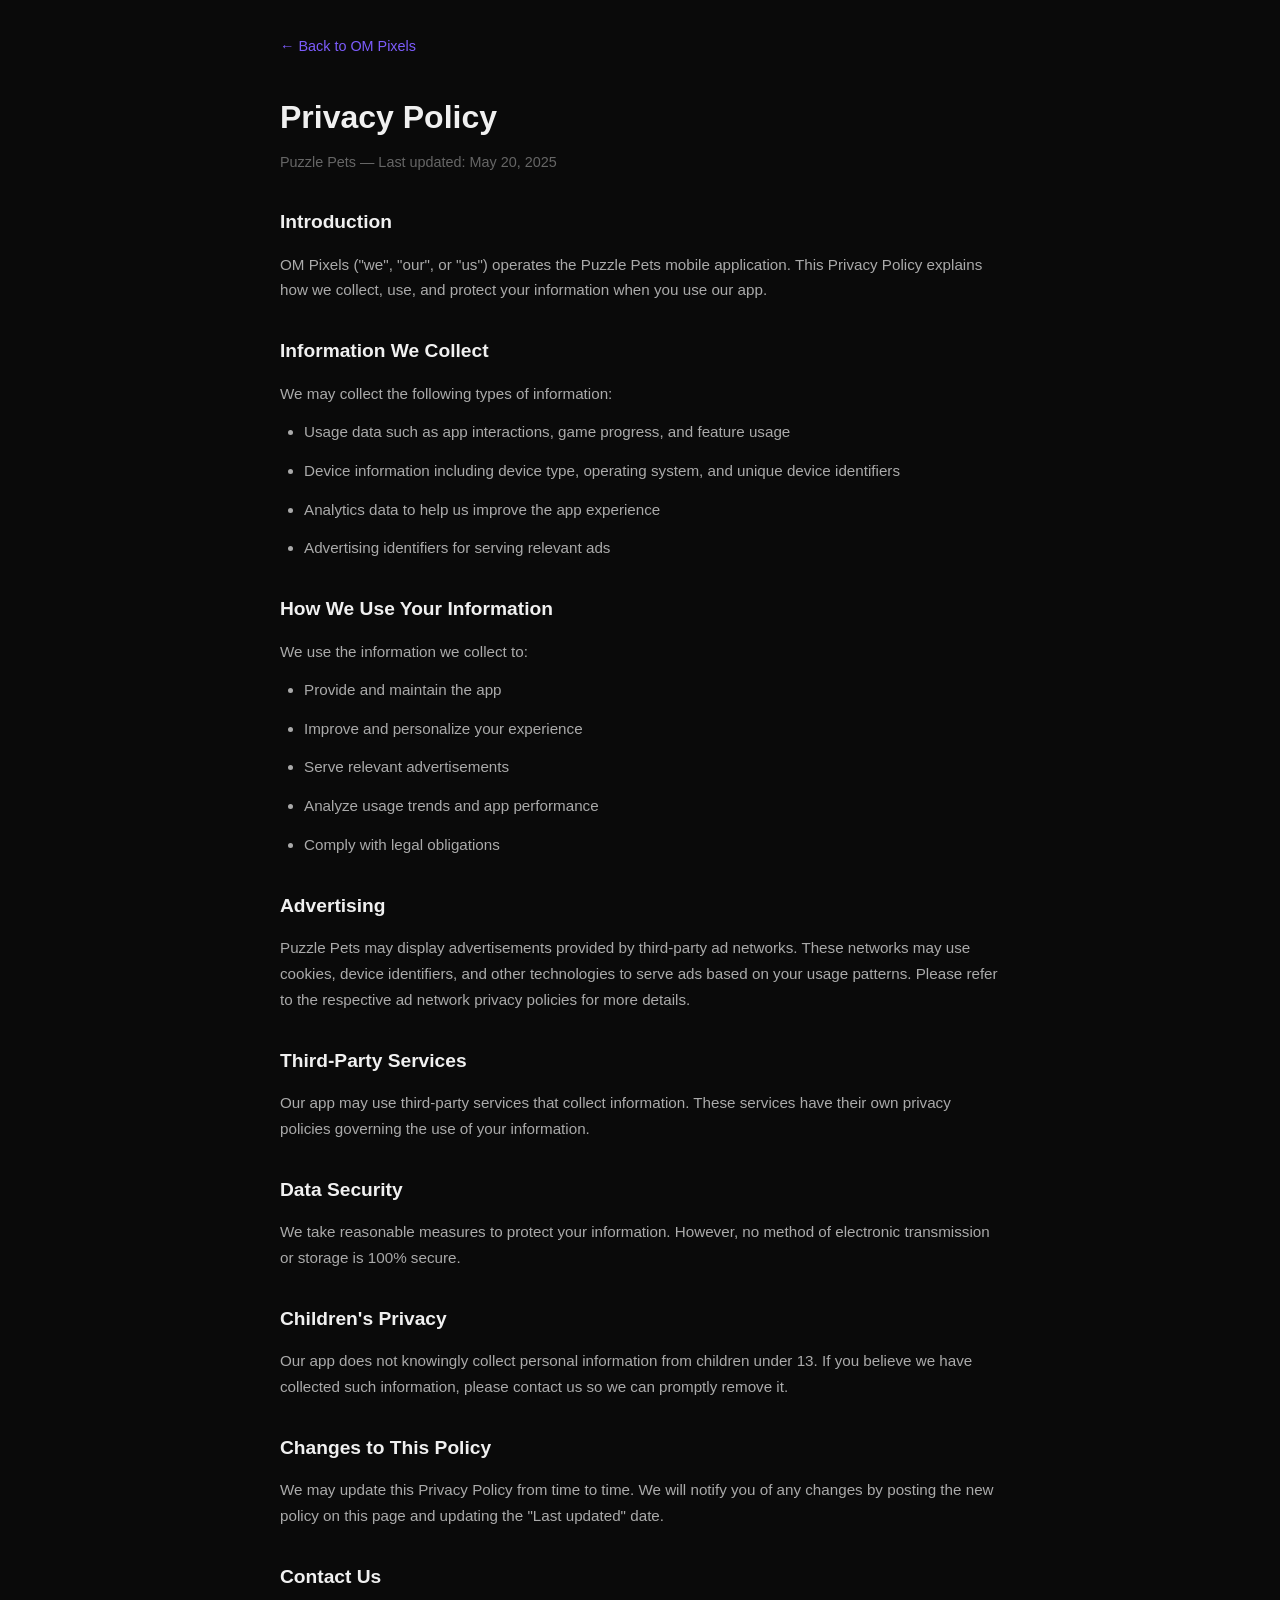
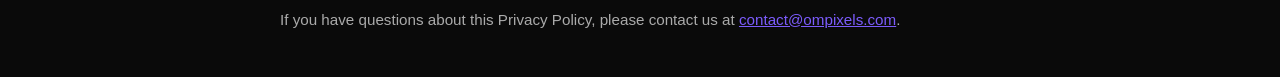
==== puzzle-pets/privacy.html @ e4746378 "Initial OM Pixels website" ====
<!DOCTYPE html>
<html lang="en">
<head>
    <meta charset="UTF-8">
    <meta name="viewport" content="width=device-width, initial-scale=1.0">
    <title>Puzzle Pets - Privacy Policy | OM Pixels</title>
    <style>
        * { margin: 0; padding: 0; box-sizing: border-box; }
        body {
            font-family: -apple-system, BlinkMacSystemFont, 'Segoe UI', Roboto, Helvetica, Arial, sans-serif;
            background: #0a0a0a;
            color: #d0d0d0;
            min-height: 100vh;
            padding: 2rem;
            line-height: 1.7;
        }
        .container { max-width: 720px; margin: 0 auto; }
        .back { color: #7c5cfc; text-decoration: none; font-size: 0.9rem; display: inline-block; margin-bottom: 2rem; }
        .back:hover { text-decoration: underline; }
        h1 { font-size: 2rem; font-weight: 700; color: #f0f0f0; margin-bottom: 0.3rem; }
        .subtitle { color: #666; margin-bottom: 2rem; font-size: 0.9rem; }
        h2 { font-size: 1.2rem; color: #f0f0f0; margin: 2rem 0 0.8rem; }
        p, li { color: #aaa; font-size: 0.95rem; margin-bottom: 0.8rem; }
        ul { padding-left: 1.5rem; }
        a { color: #7c5cfc; }
    </style>
</head>
<body>
    <div class="container">
        <a href="../index.html" class="back">&larr; Back to OM Pixels</a>
        <h1>Privacy Policy</h1>
        <p class="subtitle">Puzzle Pets &mdash; Last updated: May 20, 2025</p>

        <h2>Introduction</h2>
        <p>OM Pixels ("we", "our", or "us") operates the Puzzle Pets mobile application. This Privacy Policy explains how we collect, use, and protect your information when you use our app.</p>

        <h2>Information We Collect</h2>
        <p>We may collect the following types of information:</p>
        <ul>
            <li>Usage data such as app interactions, game progress, and feature usage</li>
            <li>Device information including device type, operating system, and unique device identifiers</li>
            <li>Analytics data to help us improve the app experience</li>
            <li>Advertising identifiers for serving relevant ads</li>
        </ul>

        <h2>How We Use Your Information</h2>
        <p>We use the information we collect to:</p>
        <ul>
            <li>Provide and maintain the app</li>
            <li>Improve and personalize your experience</li>
            <li>Serve relevant advertisements</li>
            <li>Analyze usage trends and app performance</li>
            <li>Comply with legal obligations</li>
        </ul>

        <h2>Advertising</h2>
        <p>Puzzle Pets may display advertisements provided by third-party ad networks. These networks may use cookies, device identifiers, and other technologies to serve ads based on your usage patterns. Please refer to the respective ad network privacy policies for more details.</p>

        <h2>Third-Party Services</h2>
        <p>Our app may use third-party services that collect information. These services have their own privacy policies governing the use of your information.</p>

        <h2>Data Security</h2>
        <p>We take reasonable measures to protect your information. However, no method of electronic transmission or storage is 100% secure.</p>

        <h2>Children's Privacy</h2>
        <p>Our app does not knowingly collect personal information from children under 13. If you believe we have collected such information, please contact us so we can promptly remove it.</p>

        <h2>Changes to This Policy</h2>
        <p>We may update this Privacy Policy from time to time. We will notify you of any changes by posting the new policy on this page and updating the "Last updated" date.</p>

        <h2>Contact Us</h2>
        <p>If you have questions about this Privacy Policy, please contact us at <a href="mailto:contact@ompixels.com">contact@ompixels.com</a>.</p>
    </div>
</body>
</html>
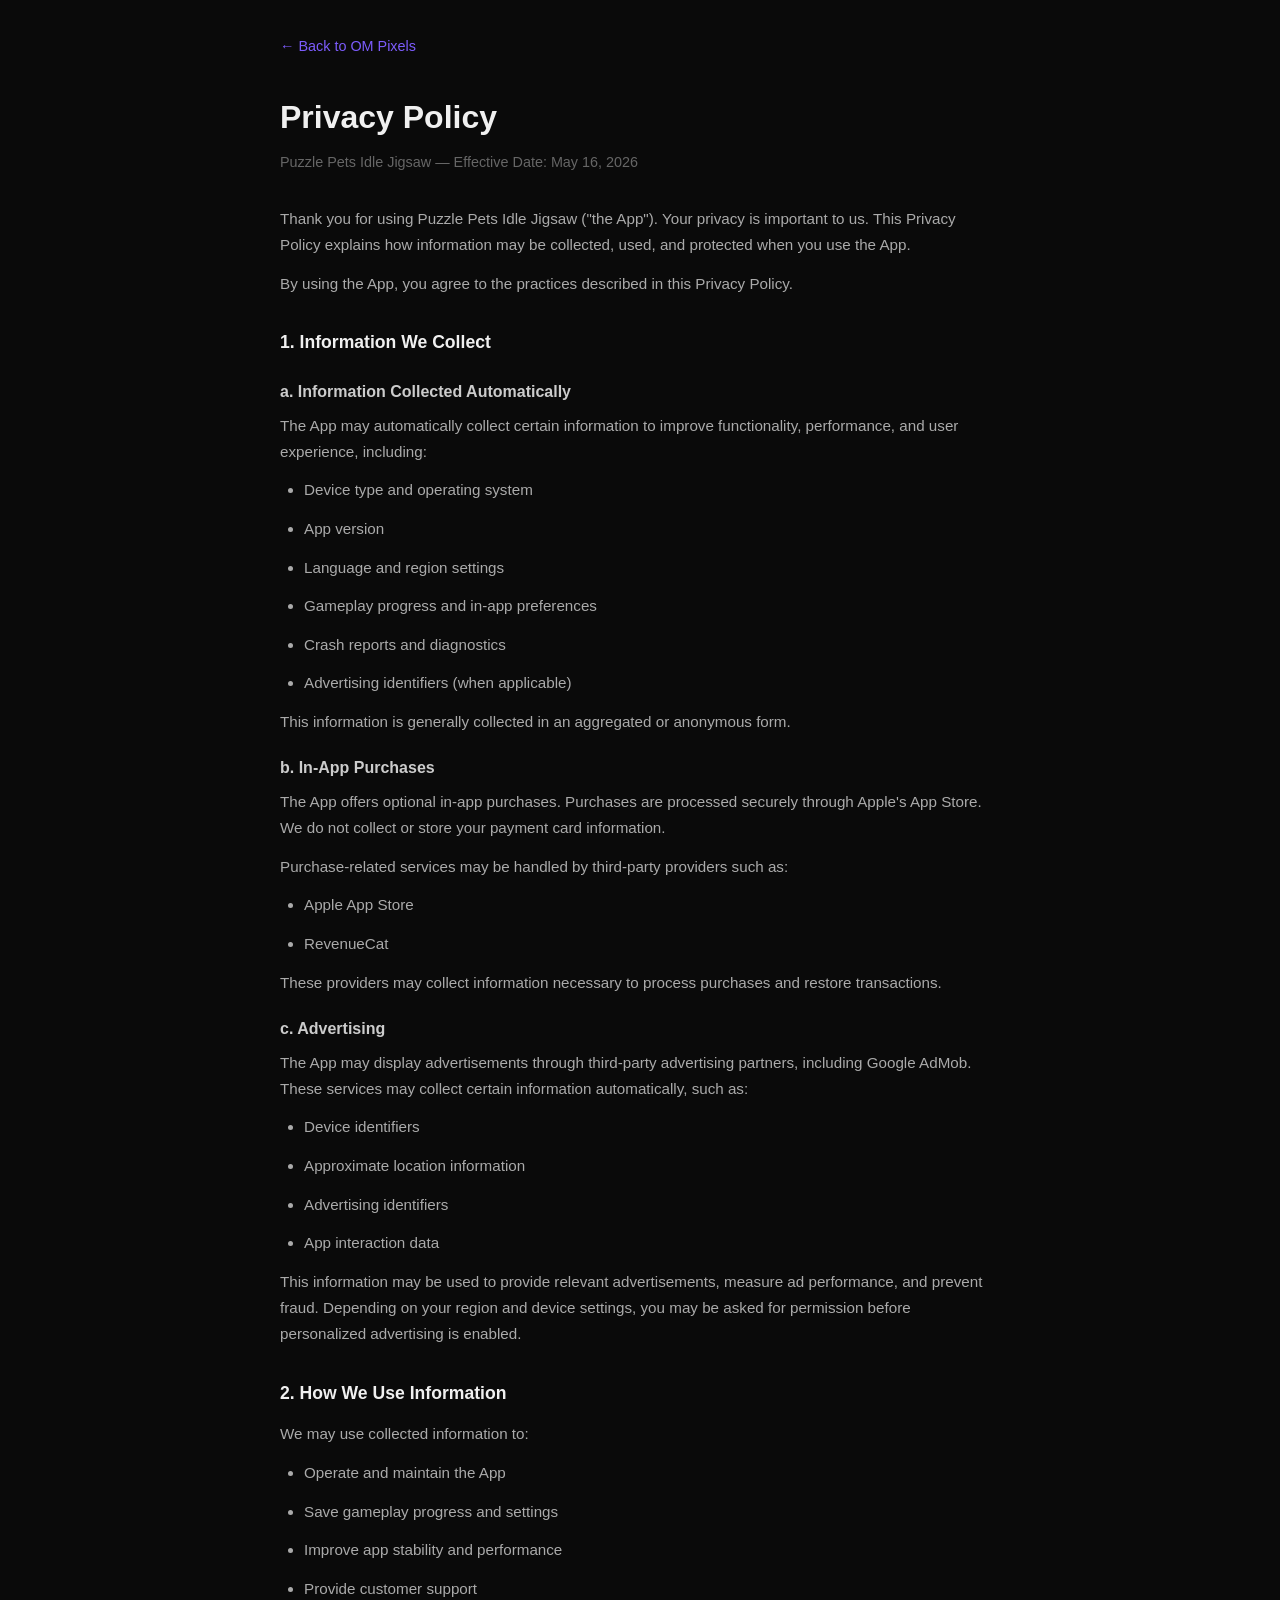
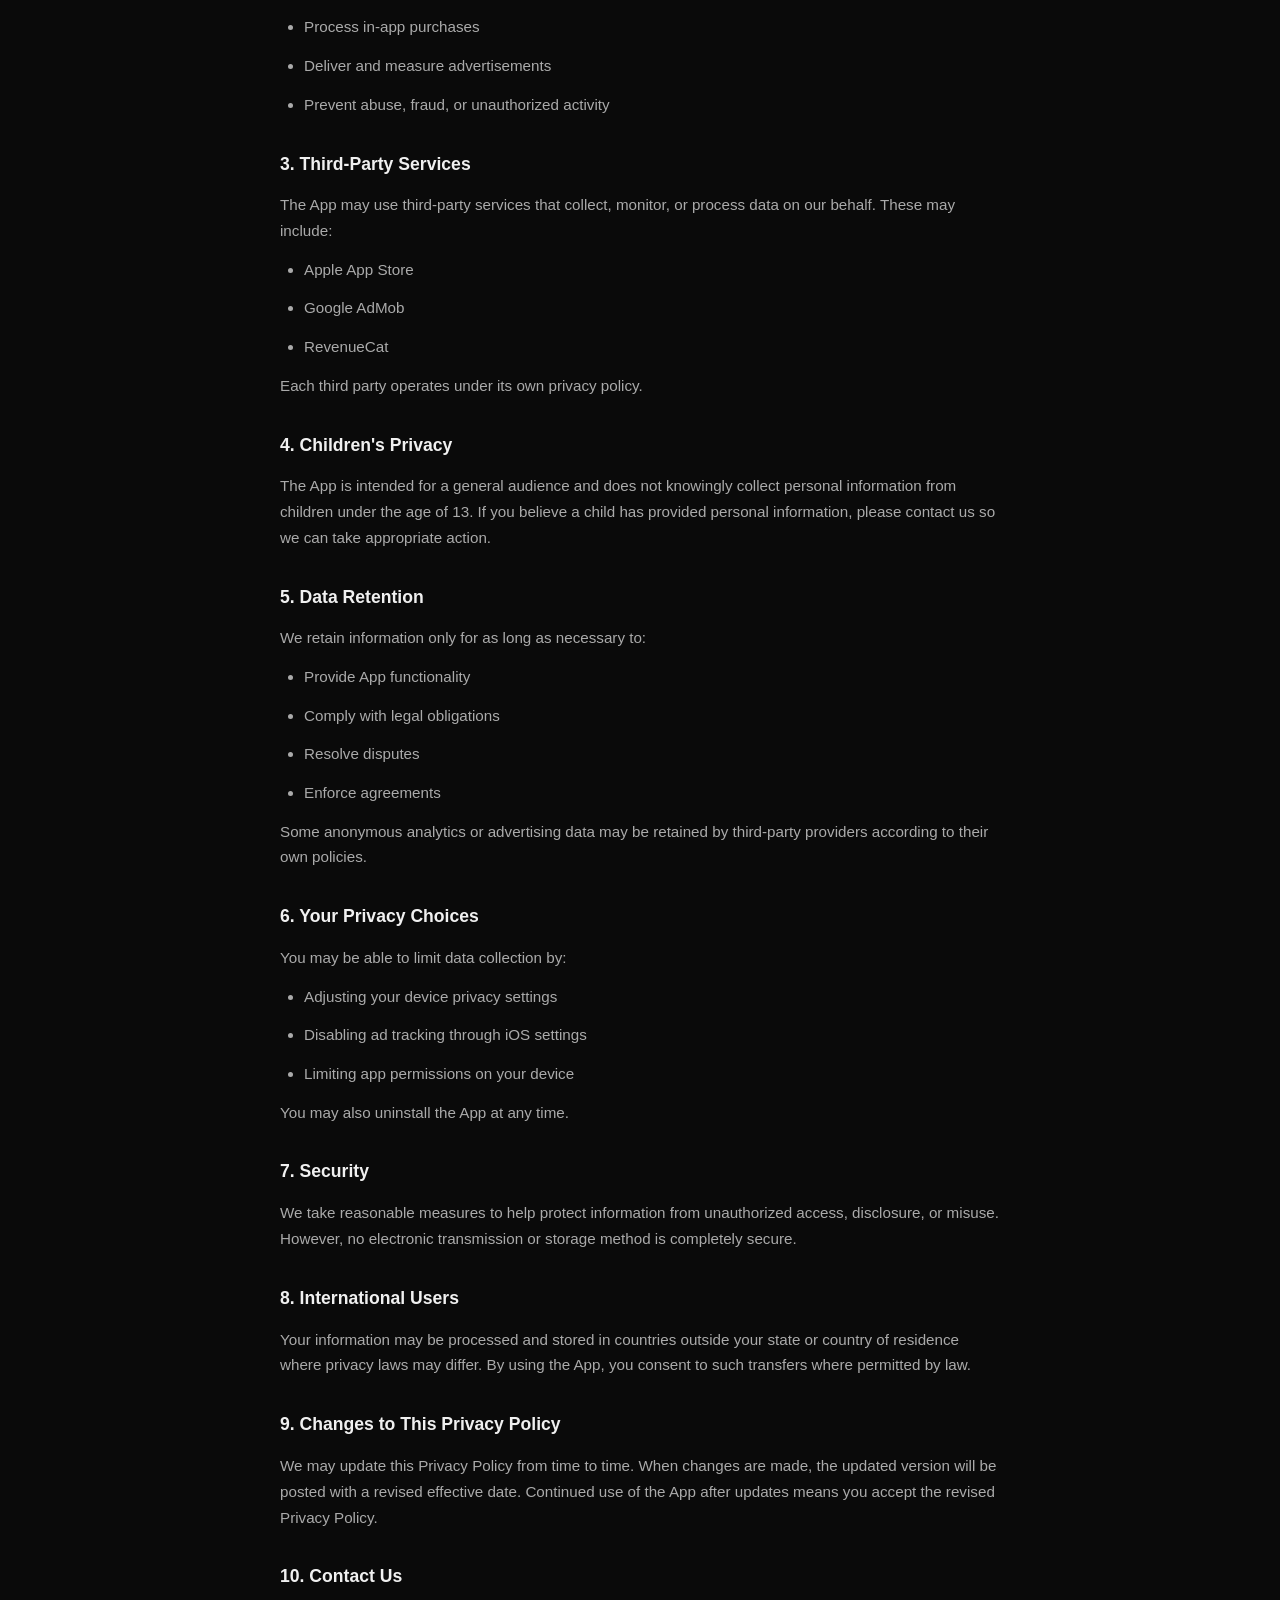
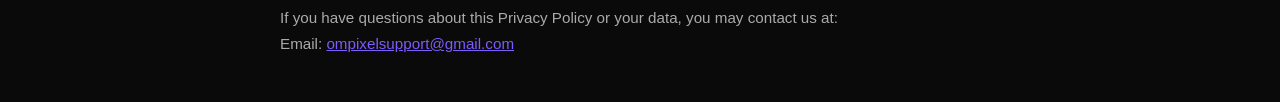
==== commit a9f6214f: "Update Puzzle Pets privacy policy" ====
--- a/puzzle-pets/privacy.html
+++ b/puzzle-pets/privacy.html
@@ -19,9 +19,10 @@
         .back:hover { text-decoration: underline; }
         h1 { font-size: 2rem; font-weight: 700; color: #f0f0f0; margin-bottom: 0.3rem; }
         .subtitle { color: #666; margin-bottom: 2rem; font-size: 0.9rem; }
-        h2 { font-size: 1.2rem; color: #f0f0f0; margin: 2rem 0 0.8rem; }
+        h2 { font-size: 1.1rem; color: #f0f0f0; margin: 2rem 0 0.8rem; }
+        h3 { font-size: 1rem; color: #ccc; margin: 1.2rem 0 0.5rem; }
         p, li { color: #aaa; font-size: 0.95rem; margin-bottom: 0.8rem; }
-        ul { padding-left: 1.5rem; }
+        ul { padding-left: 1.5rem; margin-bottom: 0.8rem; }
         a { color: #7c5cfc; }
     </style>
 </head>
@@ -29,47 +30,99 @@
     <div class="container">
         <a href="../index.html" class="back">&larr; Back to OM Pixels</a>
         <h1>Privacy Policy</h1>
-        <p class="subtitle">Puzzle Pets &mdash; Last updated: May 20, 2025</p>
+        <p class="subtitle">Puzzle Pets Idle Jigsaw &mdash; Effective Date: May 16, 2026</p>
 
-        <h2>Introduction</h2>
-        <p>OM Pixels ("we", "our", or "us") operates the Puzzle Pets mobile application. This Privacy Policy explains how we collect, use, and protect your information when you use our app.</p>
+        <p>Thank you for using Puzzle Pets Idle Jigsaw ("the App"). Your privacy is important to us. This Privacy Policy explains how information may be collected, used, and protected when you use the App.</p>
+        <p>By using the App, you agree to the practices described in this Privacy Policy.</p>
 
-        <h2>Information We Collect</h2>
-        <p>We may collect the following types of information:</p>
+        <h2>1. Information We Collect</h2>
+
+        <h3>a. Information Collected Automatically</h3>
+        <p>The App may automatically collect certain information to improve functionality, performance, and user experience, including:</p>
         <ul>
-            <li>Usage data such as app interactions, game progress, and feature usage</li>
-            <li>Device information including device type, operating system, and unique device identifiers</li>
-            <li>Analytics data to help us improve the app experience</li>
-            <li>Advertising identifiers for serving relevant ads</li>
+            <li>Device type and operating system</li>
+            <li>App version</li>
+            <li>Language and region settings</li>
+            <li>Gameplay progress and in-app preferences</li>
+            <li>Crash reports and diagnostics</li>
+            <li>Advertising identifiers (when applicable)</li>
+        </ul>
+        <p>This information is generally collected in an aggregated or anonymous form.</p>
+
+        <h3>b. In-App Purchases</h3>
+        <p>The App offers optional in-app purchases. Purchases are processed securely through Apple's App Store. We do not collect or store your payment card information.</p>
+        <p>Purchase-related services may be handled by third-party providers such as:</p>
+        <ul>
+            <li>Apple App Store</li>
+            <li>RevenueCat</li>
+        </ul>
+        <p>These providers may collect information necessary to process purchases and restore transactions.</p>
+
+        <h3>c. Advertising</h3>
+        <p>The App may display advertisements through third-party advertising partners, including Google AdMob. These services may collect certain information automatically, such as:</p>
+        <ul>
+            <li>Device identifiers</li>
+            <li>Approximate location information</li>
+            <li>Advertising identifiers</li>
+            <li>App interaction data</li>
+        </ul>
+        <p>This information may be used to provide relevant advertisements, measure ad performance, and prevent fraud. Depending on your region and device settings, you may be asked for permission before personalized advertising is enabled.</p>
+
+        <h2>2. How We Use Information</h2>
+        <p>We may use collected information to:</p>
+        <ul>
+            <li>Operate and maintain the App</li>
+            <li>Save gameplay progress and settings</li>
+            <li>Improve app stability and performance</li>
+            <li>Provide customer support</li>
+            <li>Process in-app purchases</li>
+            <li>Deliver and measure advertisements</li>
+            <li>Prevent abuse, fraud, or unauthorized activity</li>
         </ul>
 
-        <h2>How We Use Your Information</h2>
-        <p>We use the information we collect to:</p>
+        <h2>3. Third-Party Services</h2>
+        <p>The App may use third-party services that collect, monitor, or process data on our behalf. These may include:</p>
         <ul>
-            <li>Provide and maintain the app</li>
-            <li>Improve and personalize your experience</li>
-            <li>Serve relevant advertisements</li>
-            <li>Analyze usage trends and app performance</li>
+            <li>Apple App Store</li>
+            <li>Google AdMob</li>
+            <li>RevenueCat</li>
+        </ul>
+        <p>Each third party operates under its own privacy policy.</p>
+
+        <h2>4. Children's Privacy</h2>
+        <p>The App is intended for a general audience and does not knowingly collect personal information from children under the age of 13. If you believe a child has provided personal information, please contact us so we can take appropriate action.</p>
+
+        <h2>5. Data Retention</h2>
+        <p>We retain information only for as long as necessary to:</p>
+        <ul>
+            <li>Provide App functionality</li>
             <li>Comply with legal obligations</li>
+            <li>Resolve disputes</li>
+            <li>Enforce agreements</li>
         </ul>
+        <p>Some anonymous analytics or advertising data may be retained by third-party providers according to their own policies.</p>
 
-        <h2>Advertising</h2>
-        <p>Puzzle Pets may display advertisements provided by third-party ad networks. These networks may use cookies, device identifiers, and other technologies to serve ads based on your usage patterns. Please refer to the respective ad network privacy policies for more details.</p>
+        <h2>6. Your Privacy Choices</h2>
+        <p>You may be able to limit data collection by:</p>
+        <ul>
+            <li>Adjusting your device privacy settings</li>
+            <li>Disabling ad tracking through iOS settings</li>
+            <li>Limiting app permissions on your device</li>
+        </ul>
+        <p>You may also uninstall the App at any time.</p>
 
-        <h2>Third-Party Services</h2>
-        <p>Our app may use third-party services that collect information. These services have their own privacy policies governing the use of your information.</p>
+        <h2>7. Security</h2>
+        <p>We take reasonable measures to help protect information from unauthorized access, disclosure, or misuse. However, no electronic transmission or storage method is completely secure.</p>
 
-        <h2>Data Security</h2>
-        <p>We take reasonable measures to protect your information. However, no method of electronic transmission or storage is 100% secure.</p>
+        <h2>8. International Users</h2>
+        <p>Your information may be processed and stored in countries outside your state or country of residence where privacy laws may differ. By using the App, you consent to such transfers where permitted by law.</p>
 
-        <h2>Children's Privacy</h2>
-        <p>Our app does not knowingly collect personal information from children under 13. If you believe we have collected such information, please contact us so we can promptly remove it.</p>
+        <h2>9. Changes to This Privacy Policy</h2>
+        <p>We may update this Privacy Policy from time to time. When changes are made, the updated version will be posted with a revised effective date. Continued use of the App after updates means you accept the revised Privacy Policy.</p>
 
-        <h2>Changes to This Policy</h2>
-        <p>We may update this Privacy Policy from time to time. We will notify you of any changes by posting the new policy on this page and updating the "Last updated" date.</p>
-
-        <h2>Contact Us</h2>
-        <p>If you have questions about this Privacy Policy, please contact us at <a href="mailto:contact@ompixels.com">contact@ompixels.com</a>.</p>
+        <h2>10. Contact Us</h2>
+        <p>If you have questions about this Privacy Policy or your data, you may contact us at:<br>
+        Email: <a href="mailto:ompixelsupport@gmail.com">ompixelsupport@gmail.com</a></p>
     </div>
 </body>
 </html>
